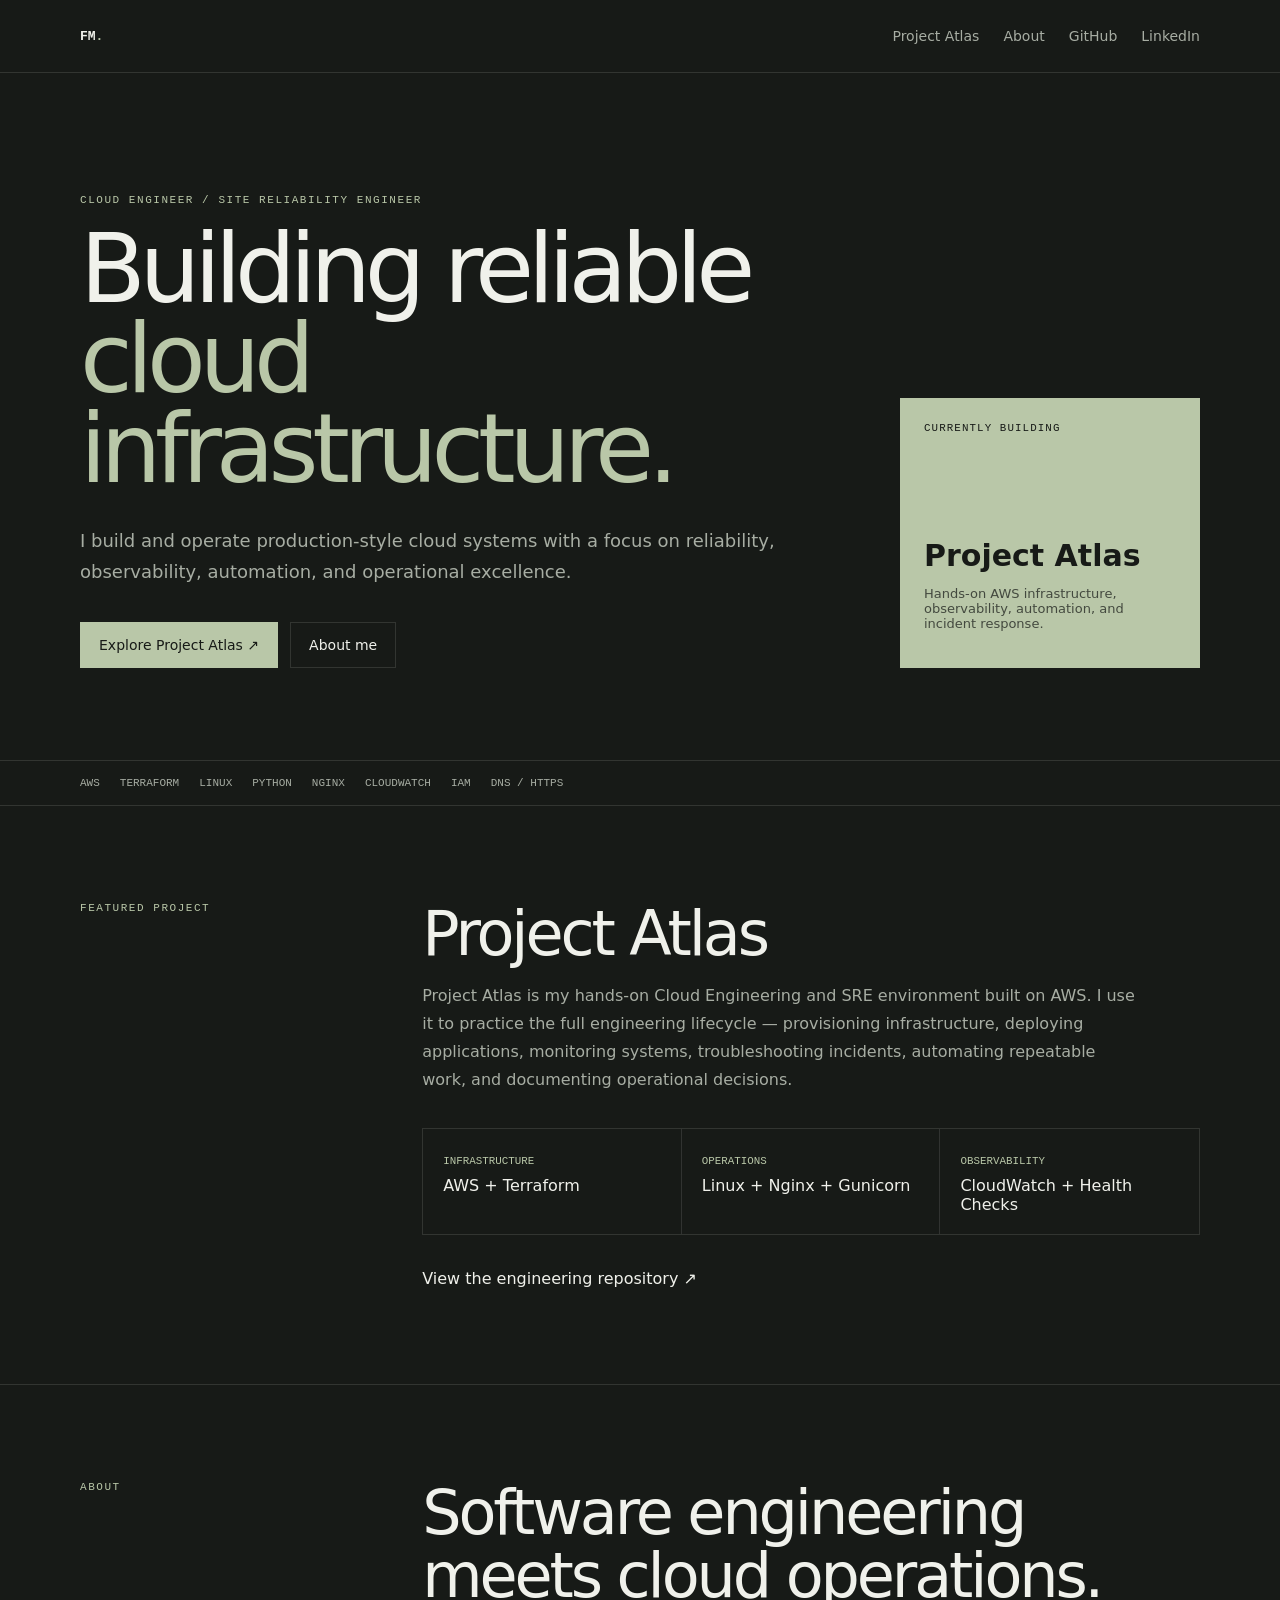
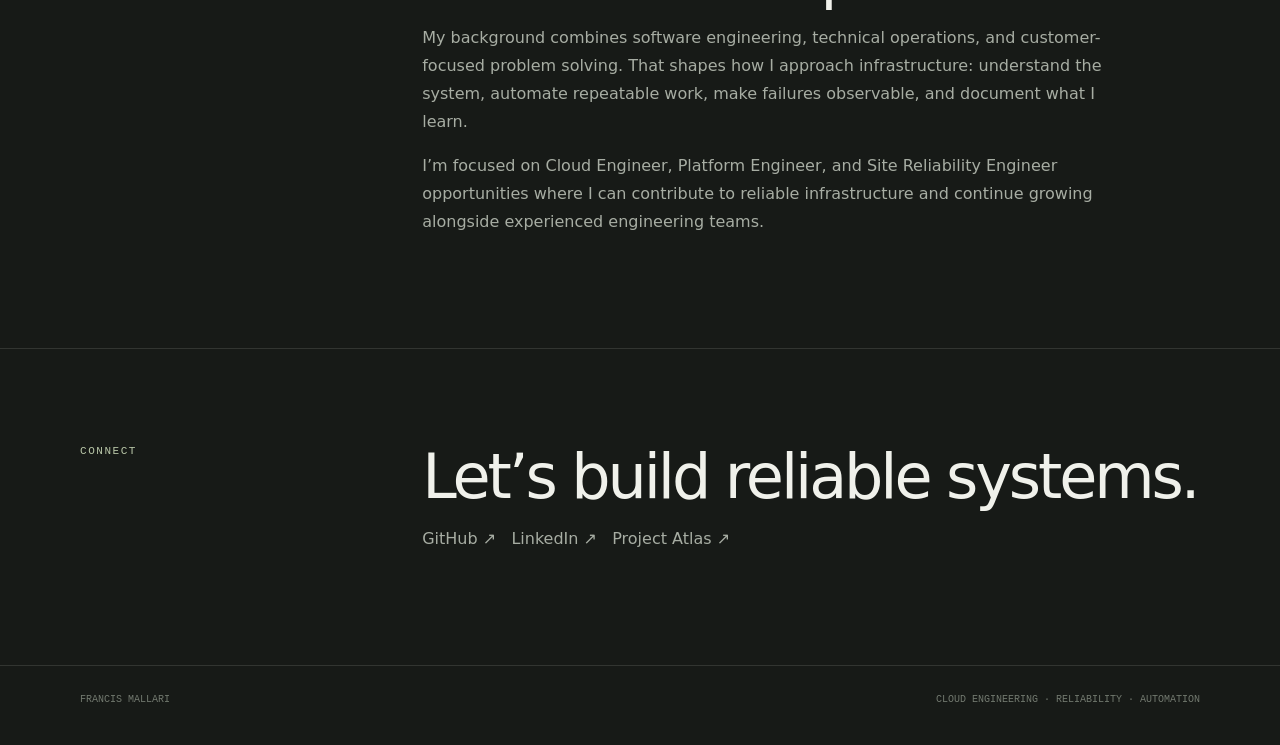
==== templates/index.html @ ab5ed3f7 "feat: deploy Cloud SRE portfolio homepage and document disk incident" ====
<!DOCTYPE html>
<html lang="en">
<head>
<meta charset="UTF-8"><meta name="viewport" content="width=device-width, initial-scale=1.0">
<title>Francis Mallari | Cloud Engineer / SRE</title>
<style>
:root{--bg:#171a17;--panel:#20251f;--text:#f0f1eb;--muted:#a7ada3;--sage:#b9c7a8;--border:rgba(240,241,235,.12);--max:1120px}
*{box-sizing:border-box}html{scroll-behavior:smooth}body{margin:0;background:var(--bg);color:var(--text);font-family:Inter,system-ui,sans-serif}
a{color:inherit;text-decoration:none}.container{width:min(calc(100% - 40px),var(--max));margin:auto}
header{border-bottom:1px solid var(--border)}nav{min-height:72px;display:flex;align-items:center;justify-content:space-between}
.logo{font-family:monospace;font-weight:700}.logo span,.eyebrow,.section-title{color:var(--sage)}
.nav-links{display:flex;gap:24px;color:var(--muted);font-size:14px}.hero{padding:110px 0 92px;display:grid;grid-template-columns:1.5fr .6fr;gap:70px;align-items:end}
.eyebrow,.section-title{font-family:monospace;font-size:11px;letter-spacing:.14em;text-transform:uppercase}
h1{margin:18px 0 0;font-size:clamp(54px,8vw,96px);line-height:.94;letter-spacing:-.065em;font-weight:500}h1 em{color:var(--sage);font-style:normal}
.lede{max-width:700px;margin-top:30px;color:var(--muted);font-size:18px;line-height:1.75}
.actions{display:flex;gap:12px;flex-wrap:wrap;margin-top:34px}.btn{border:1px solid var(--border);padding:14px 18px;font-size:14px}.btn.primary{background:var(--sage);color:var(--bg);border-color:var(--sage)}
.status{background:var(--sage);color:var(--bg);min-height:270px;padding:24px;display:flex;flex-direction:column;justify-content:space-between}.status small{font-family:monospace;text-transform:uppercase;letter-spacing:.1em}.status h2{font-size:30px;margin:0}.status p{font-size:13px;opacity:.72}
.strip{border-top:1px solid var(--border);border-bottom:1px solid var(--border);padding:16px 0;color:var(--muted);font-family:monospace;font-size:11px;text-transform:uppercase}.strip .container{display:flex;gap:20px;flex-wrap:wrap}
section{padding:96px 0;border-bottom:1px solid var(--border)}.grid{display:grid;grid-template-columns:.42fr 1.2fr;gap:70px}.content h2{margin:0;font-size:clamp(38px,5vw,62px);line-height:1.03;letter-spacing:-.05em;font-weight:500}
.content p{color:var(--muted);max-width:720px;line-height:1.75}.meta{margin:34px 0;display:grid;grid-template-columns:repeat(3,1fr);border:1px solid var(--border)}.meta div{padding:20px;border-right:1px solid var(--border)}.meta div:last-child{border-right:0}.meta small{color:var(--sage);font-family:monospace;text-transform:uppercase}.meta strong{display:block;margin-top:8px;font-weight:500}
footer{padding:28px 0 38px;color:#72796f;font-family:monospace;font-size:10px;text-transform:uppercase}.footer{display:flex;justify-content:space-between;gap:20px;flex-wrap:wrap}
@media(max-width:780px){.hero,.grid{grid-template-columns:1fr}.hero{gap:40px;padding-top:76px}.meta{grid-template-columns:1fr}.meta div{border-right:0;border-bottom:1px solid var(--border)}.nav-links{gap:14px}.nav-links a:first-child{display:none}}
</style></head>
<body>
<header><nav class="container"><a class="logo" href="/">FM<span>.</span></a><div class="nav-links"><a href="#atlas">Project Atlas</a><a href="#about">About</a><a href="https://github.com/fmallari">GitHub</a><a href="https://www.linkedin.com/in/fmallari/">LinkedIn</a></div></nav></header>
<main>
<div class="container hero"><div><p class="eyebrow">Cloud Engineer / Site Reliability Engineer</p><h1>Building reliable <em>cloud infrastructure.</em></h1><p class="lede">I build and operate production-style cloud systems with a focus on reliability, observability, automation, and operational excellence.</p><div class="actions"><a class="btn primary" href="https://github.com/fmallari/project-atlas">Explore Project Atlas ↗</a><a class="btn" href="#about">About me</a></div></div><aside class="status"><small>Currently building</small><div><h2>Project Atlas</h2><p>Hands-on AWS infrastructure, observability, automation, and incident response.</p></div></aside></div>
<div class="strip"><div class="container"><span>AWS</span><span>Terraform</span><span>Linux</span><span>Python</span><span>Nginx</span><span>CloudWatch</span><span>IAM</span><span>DNS / HTTPS</span></div></div>
<section id="atlas"><div class="container grid"><div class="section-title">Featured project</div><div class="content"><h2>Project Atlas</h2><p>Project Atlas is my hands-on Cloud Engineering and SRE environment built on AWS. I use it to practice the full engineering lifecycle — provisioning infrastructure, deploying applications, monitoring systems, troubleshooting incidents, automating repeatable work, and documenting operational decisions.</p><div class="meta"><div><small>Infrastructure</small><strong>AWS + Terraform</strong></div><div><small>Operations</small><strong>Linux + Nginx + Gunicorn</strong></div><div><small>Observability</small><strong>CloudWatch + Health Checks</strong></div></div><a href="https://github.com/fmallari/project-atlas">View the engineering repository ↗</a></div></div></section>
<section id="about"><div class="container grid"><div class="section-title">About</div><div class="content"><h2>Software engineering meets cloud operations.</h2><p>My background combines software engineering, technical operations, and customer-focused problem solving. That shapes how I approach infrastructure: understand the system, automate repeatable work, make failures observable, and document what I learn.</p><p>I’m focused on Cloud Engineer, Platform Engineer, and Site Reliability Engineer opportunities where I can contribute to reliable infrastructure and continue growing alongside experienced engineering teams.</p></div></div></section>
<section><div class="container grid"><div class="section-title">Connect</div><div class="content"><h2>Let’s build reliable systems.</h2><p><a href="https://github.com/fmallari">GitHub ↗</a> &nbsp; <a href="https://www.linkedin.com/in/fmallari/">LinkedIn ↗</a> &nbsp; <a href="https://github.com/fmallari/project-atlas">Project Atlas ↗</a></p></div></div></section>
</main>
<footer><div class="container footer"><span>Francis Mallari</span><span>Cloud Engineering · Reliability · Automation</span></div></footer>
</body></html>
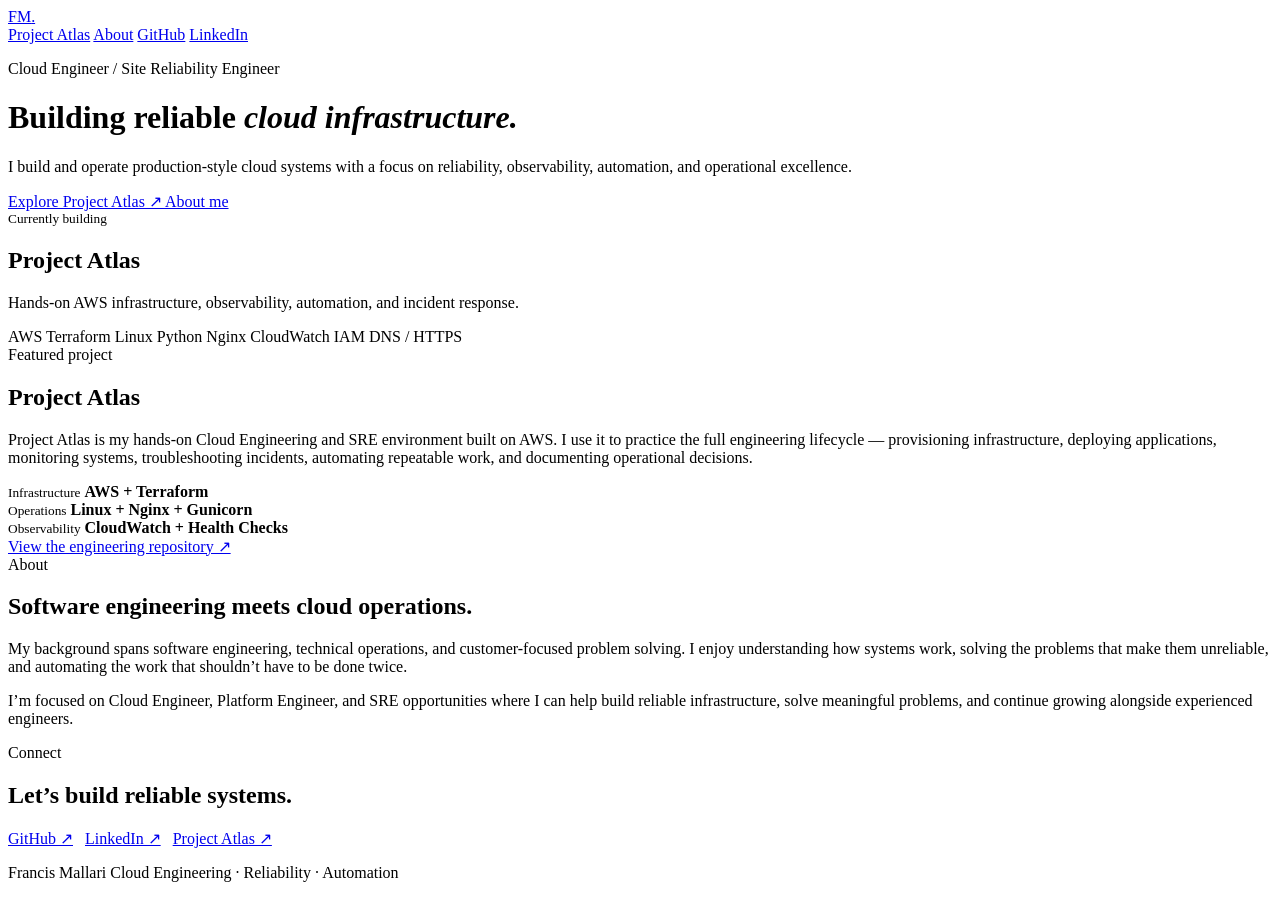
==== commit ccf61ee0: "refactor: separate portfolio styles from homepage template" ====
--- a/templates/index.html
+++ b/templates/index.html
@@ -1,34 +1,271 @@
-<!DOCTYPE html>
-<html lang="en">
 <head>
-<meta charset="UTF-8"><meta name="viewport" content="width=device-width, initial-scale=1.0">
-<title>Francis Mallari | Cloud Engineer / SRE</title>
-<style>
-:root{--bg:#171a17;--panel:#20251f;--text:#f0f1eb;--muted:#a7ada3;--sage:#b9c7a8;--border:rgba(240,241,235,.12);--max:1120px}
-*{box-sizing:border-box}html{scroll-behavior:smooth}body{margin:0;background:var(--bg);color:var(--text);font-family:Inter,system-ui,sans-serif}
-a{color:inherit;text-decoration:none}.container{width:min(calc(100% - 40px),var(--max));margin:auto}
-header{border-bottom:1px solid var(--border)}nav{min-height:72px;display:flex;align-items:center;justify-content:space-between}
-.logo{font-family:monospace;font-weight:700}.logo span,.eyebrow,.section-title{color:var(--sage)}
-.nav-links{display:flex;gap:24px;color:var(--muted);font-size:14px}.hero{padding:110px 0 92px;display:grid;grid-template-columns:1.5fr .6fr;gap:70px;align-items:end}
-.eyebrow,.section-title{font-family:monospace;font-size:11px;letter-spacing:.14em;text-transform:uppercase}
-h1{margin:18px 0 0;font-size:clamp(54px,8vw,96px);line-height:.94;letter-spacing:-.065em;font-weight:500}h1 em{color:var(--sage);font-style:normal}
-.lede{max-width:700px;margin-top:30px;color:var(--muted);font-size:18px;line-height:1.75}
-.actions{display:flex;gap:12px;flex-wrap:wrap;margin-top:34px}.btn{border:1px solid var(--border);padding:14px 18px;font-size:14px}.btn.primary{background:var(--sage);color:var(--bg);border-color:var(--sage)}
-.status{background:var(--sage);color:var(--bg);min-height:270px;padding:24px;display:flex;flex-direction:column;justify-content:space-between}.status small{font-family:monospace;text-transform:uppercase;letter-spacing:.1em}.status h2{font-size:30px;margin:0}.status p{font-size:13px;opacity:.72}
-.strip{border-top:1px solid var(--border);border-bottom:1px solid var(--border);padding:16px 0;color:var(--muted);font-family:monospace;font-size:11px;text-transform:uppercase}.strip .container{display:flex;gap:20px;flex-wrap:wrap}
-section{padding:96px 0;border-bottom:1px solid var(--border)}.grid{display:grid;grid-template-columns:.42fr 1.2fr;gap:70px}.content h2{margin:0;font-size:clamp(38px,5vw,62px);line-height:1.03;letter-spacing:-.05em;font-weight:500}
-.content p{color:var(--muted);max-width:720px;line-height:1.75}.meta{margin:34px 0;display:grid;grid-template-columns:repeat(3,1fr);border:1px solid var(--border)}.meta div{padding:20px;border-right:1px solid var(--border)}.meta div:last-child{border-right:0}.meta small{color:var(--sage);font-family:monospace;text-transform:uppercase}.meta strong{display:block;margin-top:8px;font-weight:500}
-footer{padding:28px 0 38px;color:#72796f;font-family:monospace;font-size:10px;text-transform:uppercase}.footer{display:flex;justify-content:space-between;gap:20px;flex-wrap:wrap}
-@media(max-width:780px){.hero,.grid{grid-template-columns:1fr}.hero{gap:40px;padding-top:76px}.meta{grid-template-columns:1fr}.meta div{border-right:0;border-bottom:1px solid var(--border)}.nav-links{gap:14px}.nav-links a:first-child{display:none}}
-</style></head>
+  <meta charset="UTF-8">
+
+  <meta
+    name="viewport"
+    content="width=device-width, initial-scale=1.0"
+  >
+
+  <title>Francis Mallari | Cloud Engineer / SRE</title>
+
+  <link
+    rel="stylesheet"
+    href="{{ url_for('static', filename='css/portfolio.css') }}"
+  >
+</head>
+
 <body>
-<header><nav class="container"><a class="logo" href="/">FM<span>.</span></a><div class="nav-links"><a href="#atlas">Project Atlas</a><a href="#about">About</a><a href="https://github.com/fmallari">GitHub</a><a href="https://www.linkedin.com/in/fmallari/">LinkedIn</a></div></nav></header>
-<main>
-<div class="container hero"><div><p class="eyebrow">Cloud Engineer / Site Reliability Engineer</p><h1>Building reliable <em>cloud infrastructure.</em></h1><p class="lede">I build and operate production-style cloud systems with a focus on reliability, observability, automation, and operational excellence.</p><div class="actions"><a class="btn primary" href="https://github.com/fmallari/project-atlas">Explore Project Atlas ↗</a><a class="btn" href="#about">About me</a></div></div><aside class="status"><small>Currently building</small><div><h2>Project Atlas</h2><p>Hands-on AWS infrastructure, observability, automation, and incident response.</p></div></aside></div>
-<div class="strip"><div class="container"><span>AWS</span><span>Terraform</span><span>Linux</span><span>Python</span><span>Nginx</span><span>CloudWatch</span><span>IAM</span><span>DNS / HTTPS</span></div></div>
-<section id="atlas"><div class="container grid"><div class="section-title">Featured project</div><div class="content"><h2>Project Atlas</h2><p>Project Atlas is my hands-on Cloud Engineering and SRE environment built on AWS. I use it to practice the full engineering lifecycle — provisioning infrastructure, deploying applications, monitoring systems, troubleshooting incidents, automating repeatable work, and documenting operational decisions.</p><div class="meta"><div><small>Infrastructure</small><strong>AWS + Terraform</strong></div><div><small>Operations</small><strong>Linux + Nginx + Gunicorn</strong></div><div><small>Observability</small><strong>CloudWatch + Health Checks</strong></div></div><a href="https://github.com/fmallari/project-atlas">View the engineering repository ↗</a></div></div></section>
-<section id="about"><div class="container grid"><div class="section-title">About</div><div class="content"><h2>Software engineering meets cloud operations.</h2><p>My background combines software engineering, technical operations, and customer-focused problem solving. That shapes how I approach infrastructure: understand the system, automate repeatable work, make failures observable, and document what I learn.</p><p>I’m focused on Cloud Engineer, Platform Engineer, and Site Reliability Engineer opportunities where I can contribute to reliable infrastructure and continue growing alongside experienced engineering teams.</p></div></div></section>
-<section><div class="container grid"><div class="section-title">Connect</div><div class="content"><h2>Let’s build reliable systems.</h2><p><a href="https://github.com/fmallari">GitHub ↗</a> &nbsp; <a href="https://www.linkedin.com/in/fmallari/">LinkedIn ↗</a> &nbsp; <a href="https://github.com/fmallari/project-atlas">Project Atlas ↗</a></p></div></div></section>
-</main>
-<footer><div class="container footer"><span>Francis Mallari</span><span>Cloud Engineering · Reliability · Automation</span></div></footer>
-</body></html>
+
+  <!-- =======================================================
+       NAVIGATION
+       ======================================================= -->
+
+  <header>
+    <nav class="container">
+
+      <a class="logo" href="/">
+        FM<span>.</span>
+      </a>
+
+      <div class="nav-links">
+        <a href="#atlas">Project Atlas</a>
+        <a href="#about">About</a>
+        <a href="https://github.com/fmallari">GitHub</a>
+        <a href="https://www.linkedin.com/in/fmallari/">LinkedIn</a>
+      </div>
+
+    </nav>
+  </header>
+
+
+  <main>
+
+    <!-- =====================================================
+         HERO
+         ===================================================== -->
+
+    <div class="container hero">
+
+      <div>
+
+        <p class="eyebrow">
+          Cloud Engineer / Site Reliability Engineer
+        </p>
+
+        <h1>
+          Building reliable
+          <em>cloud infrastructure.</em>
+        </h1>
+
+        <p class="lede">
+          I build and operate production-style cloud systems with a focus
+          on reliability, observability, automation, and operational excellence.
+        </p>
+
+        <div class="actions">
+
+          <a
+            class="btn primary"
+            href="https://github.com/fmallari/project-atlas"
+          >
+            Explore Project Atlas ↗
+          </a>
+
+          <a class="btn" href="#about">
+            About me
+          </a>
+
+        </div>
+
+      </div>
+
+
+      <aside class="status">
+
+        <small>Currently building</small>
+
+        <div>
+          <h2>Project Atlas</h2>
+
+          <p>
+            Hands-on AWS infrastructure, observability,
+            automation, and incident response.
+          </p>
+        </div>
+
+      </aside>
+
+    </div>
+
+
+    <!-- =====================================================
+         TECHNOLOGY STRIP
+         ===================================================== -->
+
+    <div class="strip">
+
+      <div class="container">
+        <span>AWS</span>
+        <span>Terraform</span>
+        <span>Linux</span>
+        <span>Python</span>
+        <span>Nginx</span>
+        <span>CloudWatch</span>
+        <span>IAM</span>
+        <span>DNS / HTTPS</span>
+      </div>
+
+    </div>
+
+
+    <!-- =====================================================
+         PROJECT ATLAS
+         ===================================================== -->
+
+    <section id="atlas">
+
+      <div class="container grid">
+
+        <div class="section-title">
+          Featured project
+        </div>
+
+        <div class="content">
+
+          <h2>Project Atlas</h2>
+
+          <p>
+            Project Atlas is my hands-on Cloud Engineering and SRE
+            environment built on AWS. I use it to practice the full
+            engineering lifecycle — provisioning infrastructure, deploying
+            applications, monitoring systems, troubleshooting incidents,
+            automating repeatable work, and documenting operational decisions.
+          </p>
+
+
+          <div class="meta">
+
+            <div>
+              <small>Infrastructure</small>
+              <strong>AWS + Terraform</strong>
+            </div>
+
+            <div>
+              <small>Operations</small>
+              <strong>Linux + Nginx + Gunicorn</strong>
+            </div>
+
+            <div>
+              <small>Observability</small>
+              <strong>CloudWatch + Health Checks</strong>
+            </div>
+
+          </div>
+
+
+          <a href="https://github.com/fmallari/project-atlas">
+            View the engineering repository ↗
+          </a>
+
+        </div>
+
+      </div>
+
+    </section>
+
+
+    <!-- =====================================================
+         ABOUT
+         ===================================================== -->
+
+    <section id="about">
+
+      <div class="container grid">
+
+        <div class="section-title">
+          About
+        </div>
+
+        <div class="content">
+
+          <h2>
+            Software engineering meets cloud operations.
+          </h2>
+
+          <p>
+            My background spans software engineering, technical operations,
+            and customer-focused problem solving. I enjoy understanding how
+            systems work, solving the problems that make them unreliable,
+            and automating the work that shouldn’t have to be done twice.
+          </p>
+
+          <p>
+            I’m focused on Cloud Engineer, Platform Engineer, and SRE
+            opportunities where I can help build reliable infrastructure,
+            solve meaningful problems, and continue growing alongside
+            experienced engineers.
+          </p>
+
+        </div>
+
+      </div>
+
+    </section>
+
+
+    <!-- =====================================================
+         CONNECT
+         ===================================================== -->
+
+    <section>
+
+      <div class="container grid">
+
+        <div class="section-title">
+          Connect
+        </div>
+
+        <div class="content">
+
+          <h2>
+            Let’s build reliable systems.
+          </h2>
+
+          <p>
+            <a href="https://github.com/fmallari">GitHub ↗</a>
+            &nbsp;
+            <a href="https://www.linkedin.com/in/fmallari/">LinkedIn ↗</a>
+            &nbsp;
+            <a href="https://github.com/fmallari/project-atlas">Project Atlas ↗</a>
+          </p>
+
+        </div>
+
+      </div>
+
+    </section>
+
+  </main>
+
+
+  <!-- =======================================================
+       FOOTER
+       ======================================================= -->
+
+  <footer>
+
+    <div class="container footer">
+
+      <span>Francis Mallari</span>
+
+      <span>
+        Cloud Engineering · Reliability · Automation
+      </span>
+
+    </div>
+
+  </footer>
+
+</body>
+
+</html>
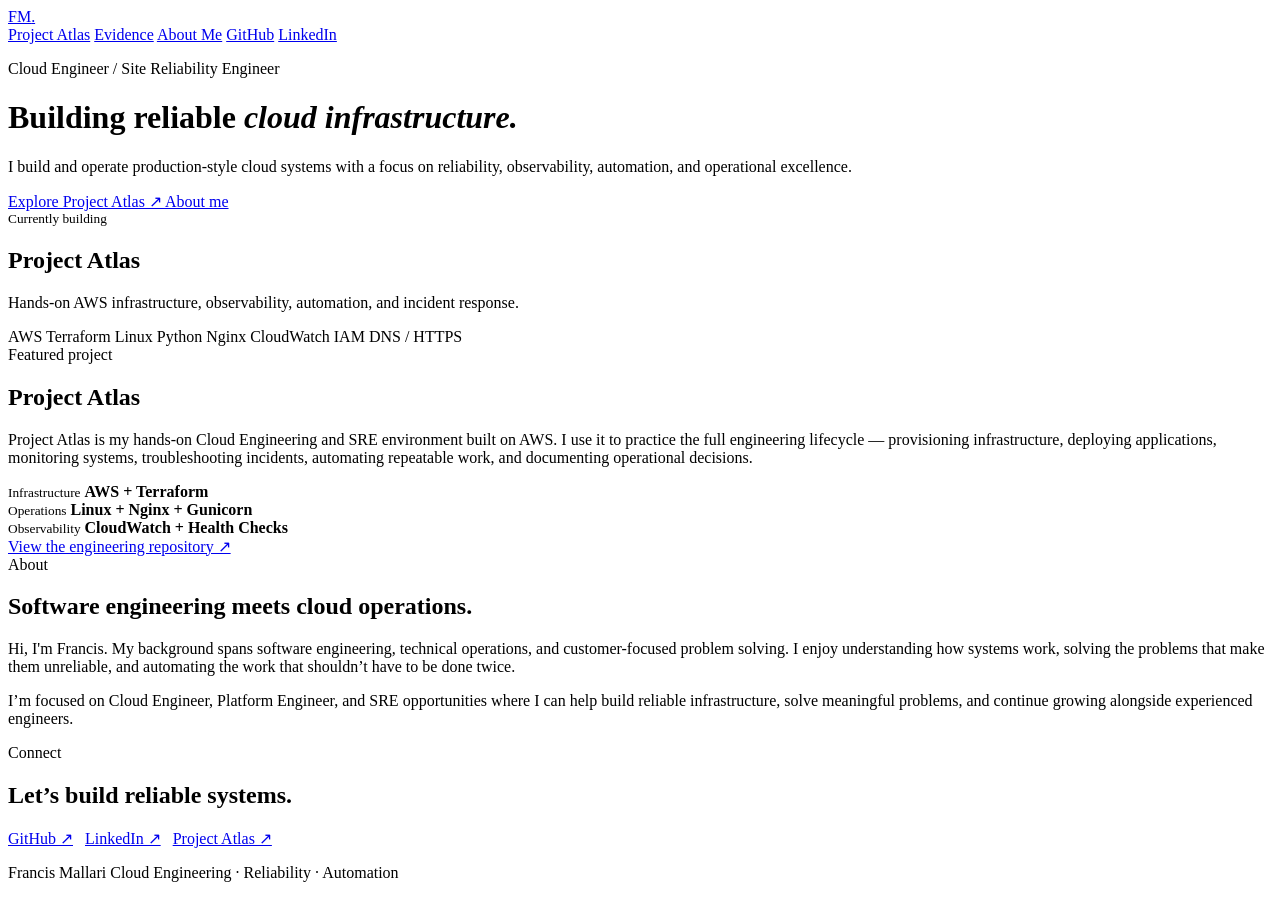
==== commit 2edcb52c: "add images for evidence page" ====
--- a/templates/index.html
+++ b/templates/index.html
@@ -29,7 +29,8 @@
 
       <div class="nav-links">
         <a href="#atlas">Project Atlas</a>
-        <a href="#about">About</a>
+        <a href="/evidence">Evidence</a>
+        <a href="#about">About Me</a>
         <a href="https://github.com/fmallari">GitHub</a>
         <a href="https://www.linkedin.com/in/fmallari/">LinkedIn</a>
       </div>
@@ -193,7 +194,7 @@
           </h2>
 
           <p>
-            My background spans software engineering, technical operations,
+            Hi, I'm Francis. My background spans software engineering, technical operations,
             and customer-focused problem solving. I enjoy understanding how
             systems work, solving the problems that make them unreliable,
             and automating the work that shouldn’t have to be done twice.
@@ -237,6 +238,7 @@
             <a href="https://www.linkedin.com/in/fmallari/">LinkedIn ↗</a>
             &nbsp;
             <a href="https://github.com/fmallari/project-atlas">Project Atlas ↗</a>
+
           </p>
 
         </div>
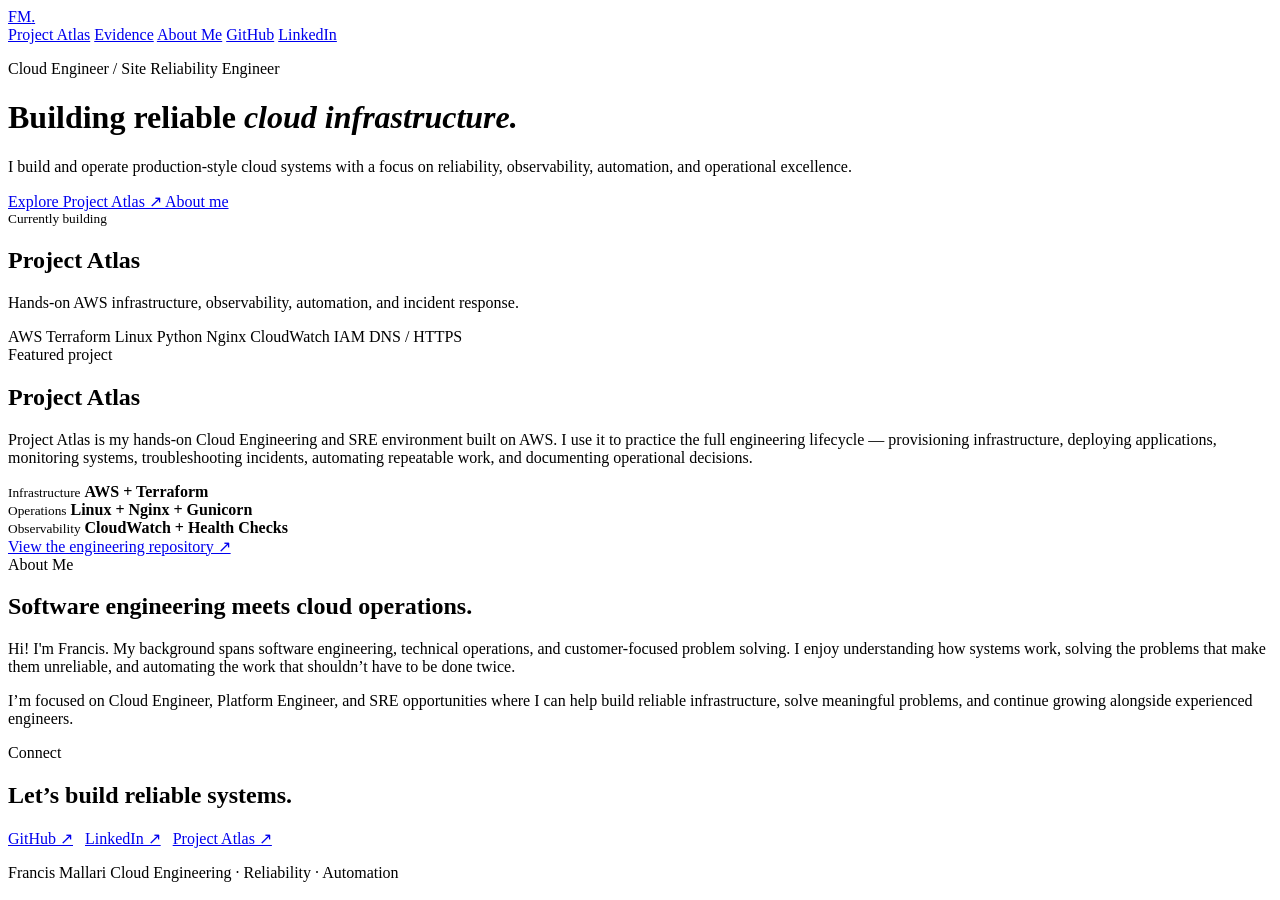
==== commit df8dd847: "change button route to evidence" ====
--- a/templates/index.html
+++ b/templates/index.html
@@ -67,7 +67,7 @@
 
           <a
             class="btn primary"
-            href="https://github.com/fmallari/project-atlas"
+            href="#evidence"
           >
             Explore Project Atlas ↗
           </a>
@@ -184,7 +184,7 @@
       <div class="container grid">
 
         <div class="section-title">
-          About
+          About Me
         </div>
 
         <div class="content">
@@ -194,7 +194,7 @@
           </h2>
 
           <p>
-            Hi, I'm Francis. My background spans software engineering, technical operations,
+            Hi! I'm Francis. My background spans software engineering, technical operations,
             and customer-focused problem solving. I enjoy understanding how
             systems work, solving the problems that make them unreliable,
             and automating the work that shouldn’t have to be done twice.
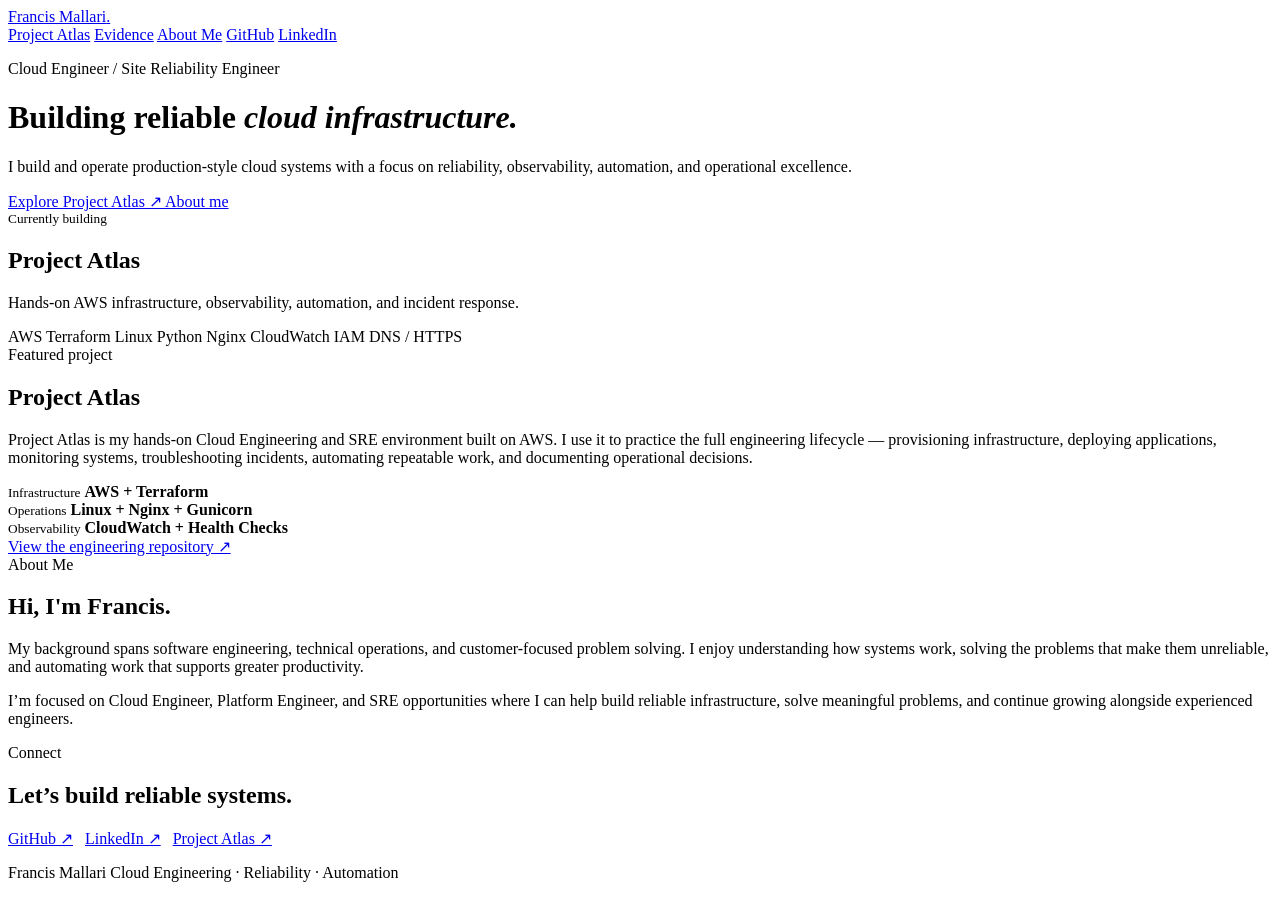
==== commit e6479e50: "update about me section" ====
--- a/templates/index.html
+++ b/templates/index.html
@@ -24,7 +24,7 @@
     <nav class="container">
 
       <a class="logo" href="/">
-        FM<span>.</span>
+        Francis Mallari<span>.</span>
       </a>
 
       <div class="nav-links">
@@ -67,7 +67,7 @@
 
           <a
             class="btn primary"
-            href="#evidence"
+            href="/evidence"
           >
             Explore Project Atlas ↗
           </a>
@@ -190,14 +190,14 @@
         <div class="content">
 
           <h2>
-            Software engineering meets cloud operations.
+            Hi, I'm Francis.
           </h2>
 
           <p>
-            Hi! I'm Francis. My background spans software engineering, technical operations,
+            My background spans software engineering, technical operations,
             and customer-focused problem solving. I enjoy understanding how
             systems work, solving the problems that make them unreliable,
-            and automating the work that shouldn’t have to be done twice.
+            and automating work that supports greater productivity.
           </p>
 
           <p>
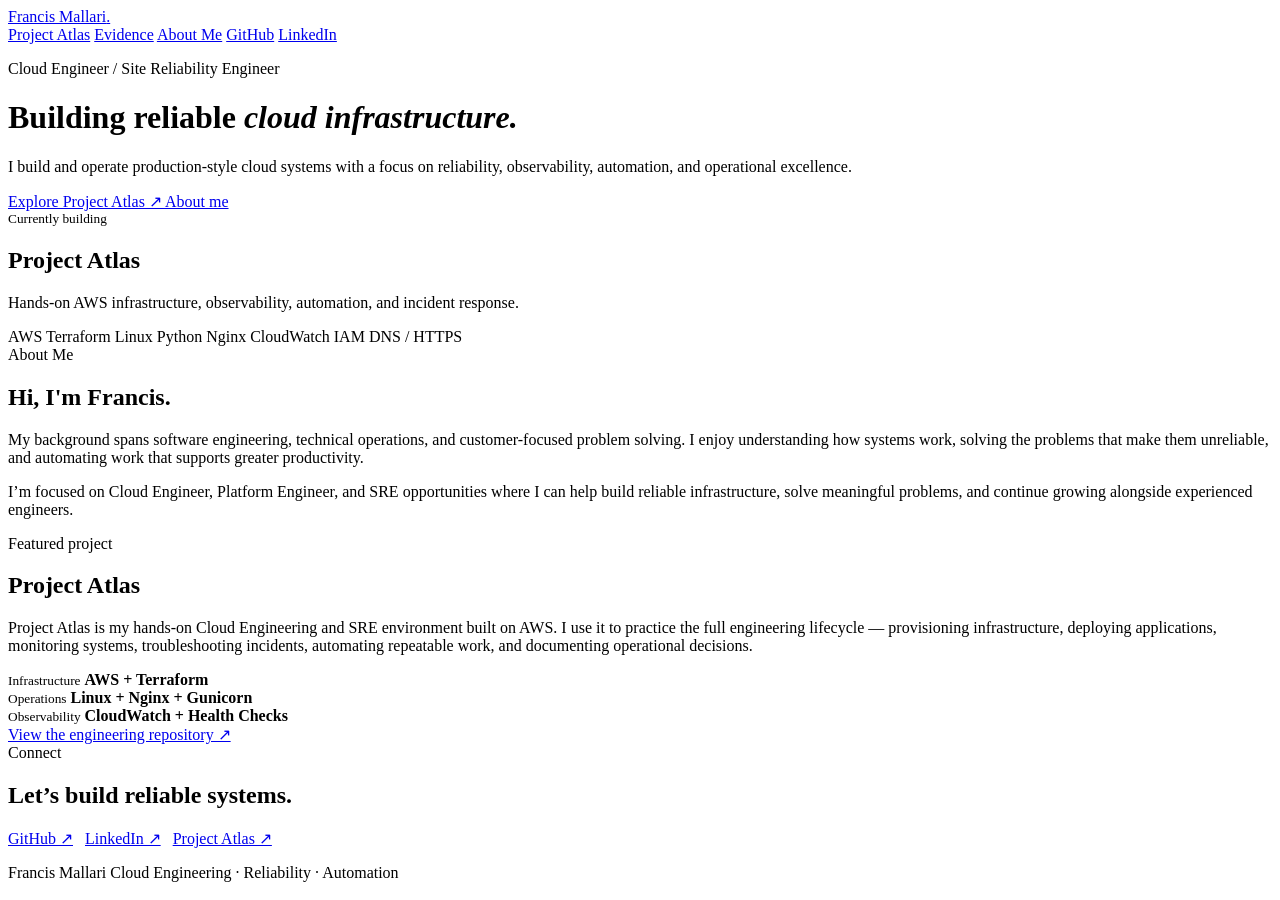
==== commit 5862d185: "content: update portfolio" ====
--- a/templates/index.html
+++ b/templates/index.html
@@ -118,6 +118,43 @@
 
     </div>
 
+        <!-- =====================================================
+         ABOUT
+         ===================================================== -->
+
+    <section id="about">
+
+      <div class="container grid">
+
+        <div class="section-title">
+          About Me
+        </div>
+
+        <div class="content">
+
+          <h2>
+            Hi, I'm Francis.
+          </h2>
+
+          <p>
+            My background spans software engineering, technical operations,
+            and customer-focused problem solving. I enjoy understanding how
+            systems work, solving the problems that make them unreliable,
+            and automating work that supports greater productivity.
+          </p>
+
+          <p>
+            I’m focused on Cloud Engineer, Platform Engineer, and SRE
+            opportunities where I can help build reliable infrastructure,
+            solve meaningful problems, and continue growing alongside
+            experienced engineers.
+          </p>
+
+        </div>
+
+      </div>
+
+    </section>
 
     <!-- =====================================================
          PROJECT ATLAS
@@ -174,46 +211,6 @@
 
     </section>
 
-
-    <!-- =====================================================
-         ABOUT
-         ===================================================== -->
-
-    <section id="about">
-
-      <div class="container grid">
-
-        <div class="section-title">
-          About Me
-        </div>
-
-        <div class="content">
-
-          <h2>
-            Hi, I'm Francis.
-          </h2>
-
-          <p>
-            My background spans software engineering, technical operations,
-            and customer-focused problem solving. I enjoy understanding how
-            systems work, solving the problems that make them unreliable,
-            and automating work that supports greater productivity.
-          </p>
-
-          <p>
-            I’m focused on Cloud Engineer, Platform Engineer, and SRE
-            opportunities where I can help build reliable infrastructure,
-            solve meaningful problems, and continue growing alongside
-            experienced engineers.
-          </p>
-
-        </div>
-
-      </div>
-
-    </section>
-
-
     <!-- =====================================================
          CONNECT
          ===================================================== -->
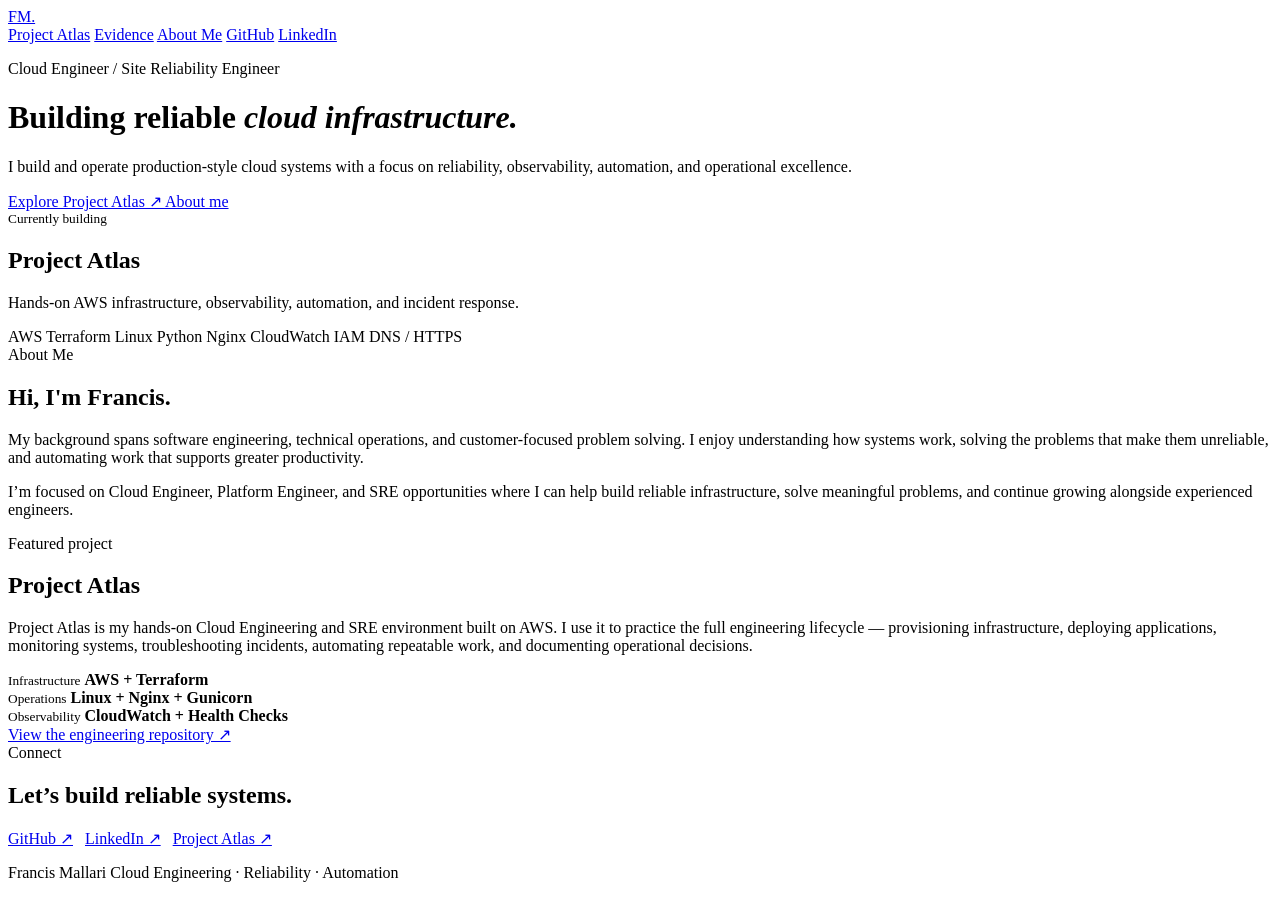
==== commit 8335e689: "content: update portfolio" ====
--- a/templates/index.html
+++ b/templates/index.html
@@ -24,7 +24,7 @@
     <nav class="container">
 
       <a class="logo" href="/">
-        Francis Mallari<span>.</span>
+        <span>FM.</span>
       </a>
 
       <div class="nav-links">
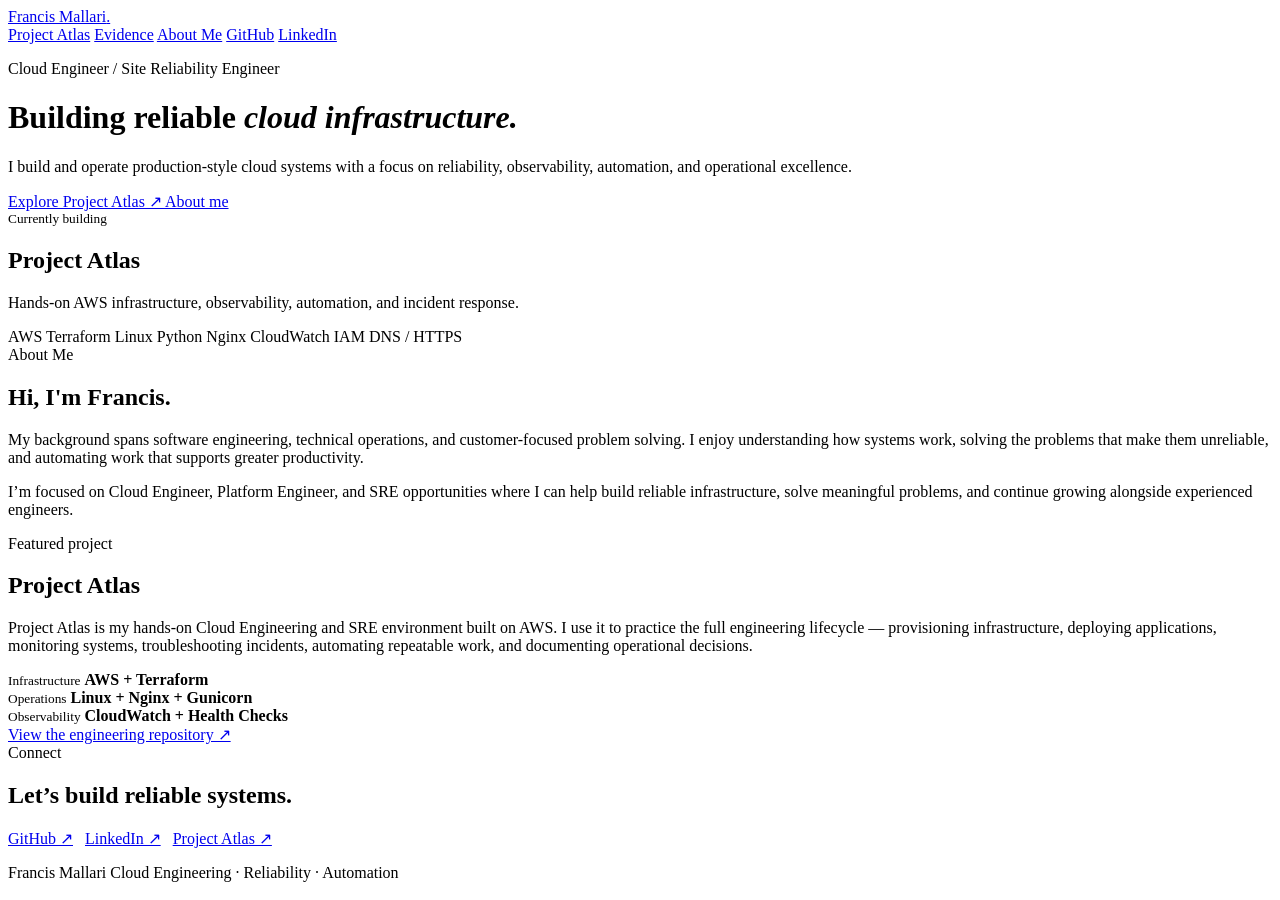
==== commit 309cdc67: "feat: add Docker ECR and CI pipeline updates" ====
--- a/templates/index.html
+++ b/templates/index.html
@@ -24,7 +24,7 @@
     <nav class="container">
 
       <a class="logo" href="/">
-        <span>FM.</span>
+        Francis Mallari<span>.</span>
       </a>
 
       <div class="nav-links">
